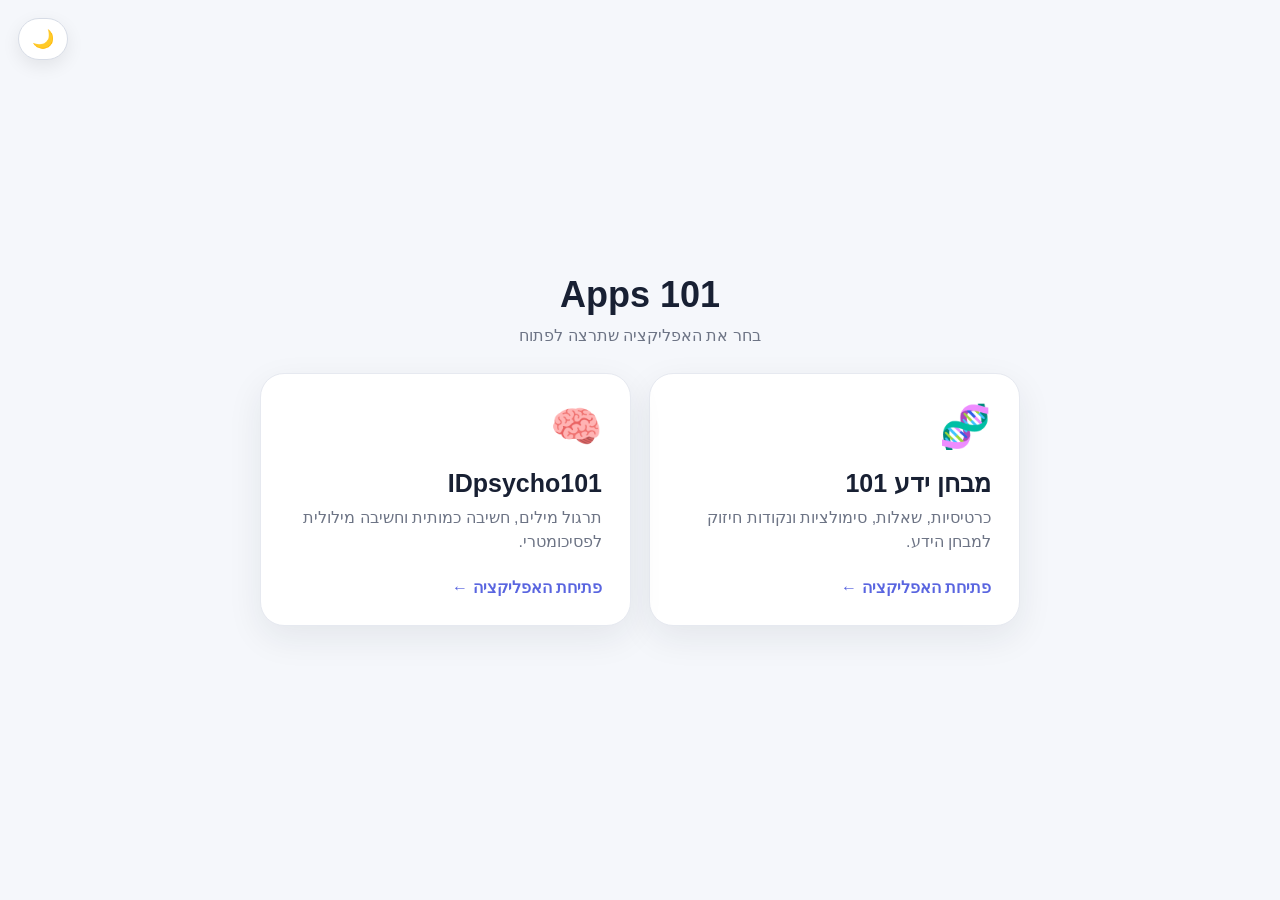
==== index.html @ 4aa00d26 "Publish purple IDpsycho101 theme" ====
<!doctype html>
<html lang="he" dir="rtl">
<head>
  <meta charset="utf-8">
  <meta name="viewport" content="width=device-width, initial-scale=1">
  <title>101 Apps</title>
  <style>
    *{box-sizing:border-box}
    body{margin:0;min-height:100vh;display:grid;place-items:center;font-family:Arial,"Segoe UI",sans-serif;background:#f5f7fb;color:#182033;padding:24px;transition:.25s}
body.dark{background:#111827;color:#f3f4f6}
    .wrap{width:min(760px,100%)}
    h1{text-align:center;font-size:36px;margin:0 0 10px}
    .sub{text-align:center;color:#6d7485;margin-bottom:28px}
body.dark .sub{color:#aeb6c6}
    .grid{display:grid;grid-template-columns:repeat(2,1fr);gap:18px}
    a{text-decoration:none;color:inherit}
    .card{background:white;border:1px solid #e6e9f0;border-radius:24px;padding:28px;box-shadow:0 12px 35px rgba(24,32,51,.08);transition:.2s;min-height:220px;display:flex;flex-direction:column;justify-content:space-between}
body.dark .card{background:#1f2937;border-color:#374151;box-shadow:0 12px 35px rgba(0,0,0,.3)}
    .card:hover{transform:translateY(-3px)}
    .icon{font-size:42px}
    h2{margin:18px 0 8px;font-size:25px}
    p{margin:0;color:#6d7485;line-height:1.5}
body.dark p{color:#c0c7d4}
    .open{margin-top:24px;font-weight:800;color:#5965e0}
body.dark .open{color:#9aa4ff}
.theme-toggle{position:fixed;top:18px;left:18px;border:1px solid #d7dce6;background:white;color:#182033;border-radius:999px;padding:9px 13px;font-size:18px;cursor:pointer;box-shadow:0 6px 18px rgba(0,0,0,.08)}
body.dark .theme-toggle{background:#1f2937;color:#f3f4f6;border-color:#4b5563}
    @media(max-width:620px){.grid{grid-template-columns:1fr} h1{font-size:30px}}
  </style>
</head>
<body>
  <button class="theme-toggle" id="theme-toggle" type="button" aria-label="מצב לילה" onclick="toggleLauncherTheme()">🌙</button>
  <main class="wrap">
    <h1>101 Apps</h1>
    <div class="sub">בחר את האפליקציה שתרצה לפתוח</div>
    <div class="grid">
      <a href="./idmed101/?v=20260908-6">
        <section class="card">
          <div>
            <div class="icon">🧬</div>
            <h2>מבחן ידע 101</h2>
            <p>כרטיסיות, שאלות, סימולציות ונקודות חיזוק למבחן הידע.</p>
          </div>
          <div class="open">פתיחת האפליקציה ←</div>
        </section>
      </a>
      <a href="./psycho101/?v=20260908-17">
        <section class="card">
          <div>
            <div class="icon">🧠</div>
            <h2>IDpsycho101</h2>
            <p>תרגול מילים, חשיבה כמותית וחשיבה מילולית לפסיכומטרי.</p>
          </div>
          <div class="open">פתיחת האפליקציה ←</div>
        </section>
      </a>
    </div>
  </main>
  <script>
    const launcherThemeKey='id101-launcher-theme';
    function applyLauncherTheme(theme){
      const dark=theme==='dark';
      document.body.classList.toggle('dark',dark);
      document.getElementById('theme-toggle').textContent=dark?'☀️':'🌙';
    }
    function toggleLauncherTheme(){
      const next=document.body.classList.contains('dark')?'light':'dark';
      localStorage.setItem(launcherThemeKey,next);
      applyLauncherTheme(next);
    }
    const savedLauncherTheme=localStorage.getItem(launcherThemeKey);
    applyLauncherTheme(savedLauncherTheme || (matchMedia('(prefers-color-scheme: dark)').matches?'dark':'light'));
  </script>
</body>
</html>
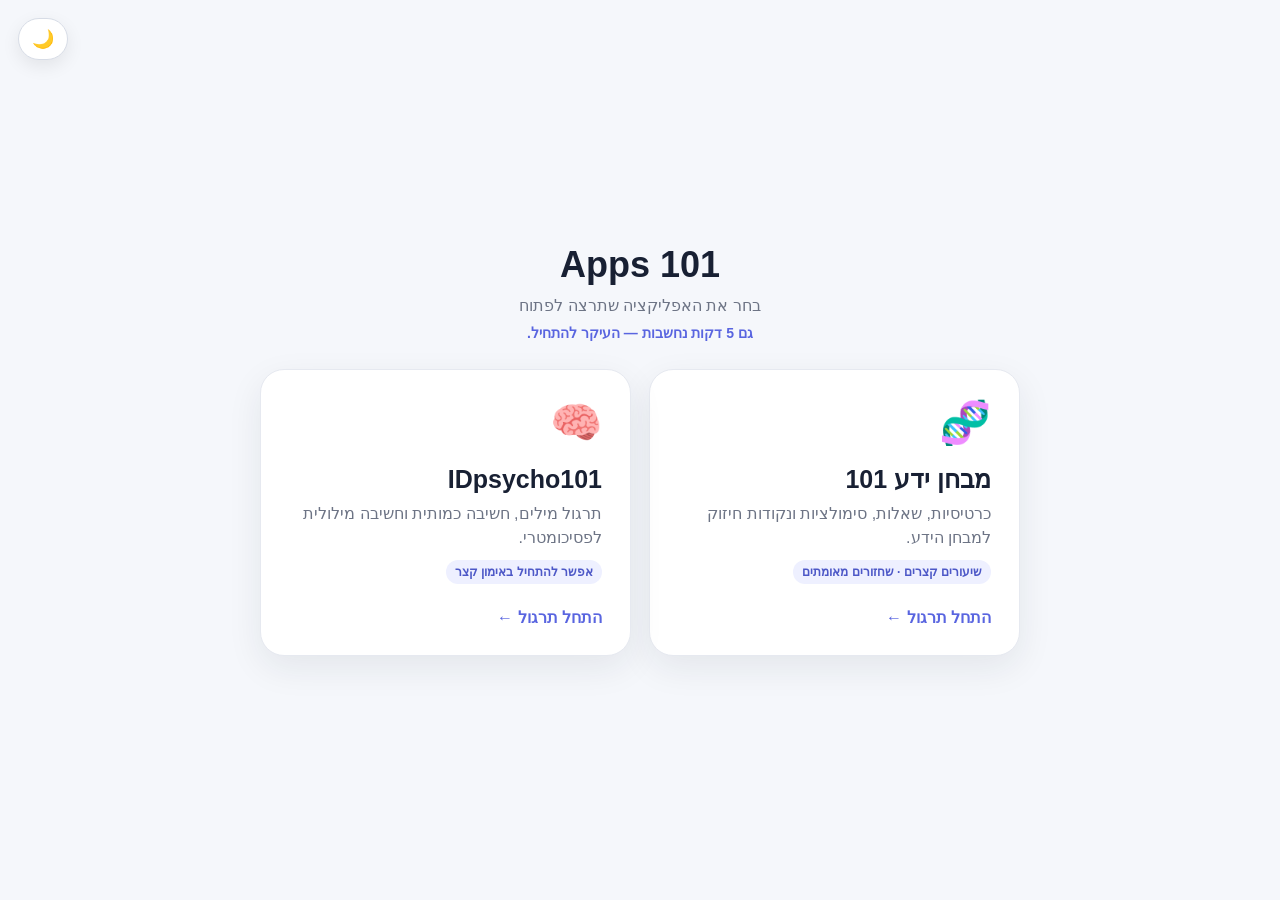
==== commit a1ed5f63: "Improve launcher UX and daily-practice framing" ====
--- a/index.html
+++ b/index.html
@@ -7,69 +7,47 @@
   <style>
     *{box-sizing:border-box}
     body{margin:0;min-height:100vh;display:grid;place-items:center;font-family:Arial,"Segoe UI",sans-serif;background:#f5f7fb;color:#182033;padding:24px;transition:.25s}
-body.dark{background:#111827;color:#f3f4f6}
+    body.dark{background:#111827;color:#f3f4f6}
     .wrap{width:min(760px,100%)}
     h1{text-align:center;font-size:36px;margin:0 0 10px}
-    .sub{text-align:center;color:#6d7485;margin-bottom:28px}
-body.dark .sub{color:#aeb6c6}
+    .sub{text-align:center;color:#6d7485;margin-bottom:10px}
+    .nudge{text-align:center;color:#5965e0;font-weight:800;margin-bottom:28px;font-size:14px}
+    body.dark .sub{color:#aeb6c6} body.dark .nudge{color:#aab2ff}
     .grid{display:grid;grid-template-columns:repeat(2,1fr);gap:18px}
-    a{text-decoration:none;color:inherit}
+    a{text-decoration:none;color:inherit;border-radius:24px}
+    a:focus-visible{outline:4px solid rgba(89,101,224,.35);outline-offset:4px}
     .card{background:white;border:1px solid #e6e9f0;border-radius:24px;padding:28px;box-shadow:0 12px 35px rgba(24,32,51,.08);transition:.2s;min-height:220px;display:flex;flex-direction:column;justify-content:space-between}
-body.dark .card{background:#1f2937;border-color:#374151;box-shadow:0 12px 35px rgba(0,0,0,.3)}
+    body.dark .card{background:#1f2937;border-color:#374151;box-shadow:0 12px 35px rgba(0,0,0,.3)}
     .card:hover{transform:translateY(-3px)}
-    .icon{font-size:42px}
-    h2{margin:18px 0 8px;font-size:25px}
-    p{margin:0;color:#6d7485;line-height:1.5}
-body.dark p{color:#c0c7d4}
-    .open{margin-top:24px;font-weight:800;color:#5965e0}
-body.dark .open{color:#9aa4ff}
-.theme-toggle{position:fixed;top:18px;left:18px;border:1px solid #d7dce6;background:white;color:#182033;border-radius:999px;padding:9px 13px;font-size:18px;cursor:pointer;box-shadow:0 6px 18px rgba(0,0,0,.08)}
-body.dark .theme-toggle{background:#1f2937;color:#f3f4f6;border-color:#4b5563}
-    @media(max-width:620px){.grid{grid-template-columns:1fr} h1{font-size:30px}}
+    .icon{font-size:42px} h2{margin:18px 0 8px;font-size:25px} p{margin:0;color:#6d7485;line-height:1.5} body.dark p{color:#c0c7d4}
+    .open{margin-top:24px;font-weight:800;color:#5965e0} body.dark .open{color:#9aa4ff}
+    .micro{display:inline-block;margin-top:10px;padding:5px 9px;border-radius:999px;background:#eef0ff;color:#4d58c7;font-size:12px;font-weight:800} body.dark .micro{background:#30365f;color:#d7dbff}
+    .theme-toggle{position:fixed;top:18px;left:18px;border:1px solid #d7dce6;background:white;color:#182033;border-radius:999px;padding:9px 13px;font-size:18px;cursor:pointer;box-shadow:0 6px 18px rgba(0,0,0,.08)}
+    body.dark .theme-toggle{background:#1f2937;color:#f3f4f6;border-color:#4b5563}
+    @media(max-width:620px){.grid{grid-template-columns:1fr} h1{font-size:30px}.card{min-height:190px}}
+    @media(prefers-reduced-motion:reduce){*{transition:none!important}.card:hover{transform:none}}
   </style>
 </head>
 <body>
-  <button class="theme-toggle" id="theme-toggle" type="button" aria-label="מצב לילה" onclick="toggleLauncherTheme()">🌙</button>
+  <button class="theme-toggle" id="theme-toggle" type="button" aria-label="החלפת מצב תצוגה" onclick="toggleLauncherTheme()">🌙</button>
   <main class="wrap">
     <h1>101 Apps</h1>
     <div class="sub">בחר את האפליקציה שתרצה לפתוח</div>
+    <div class="nudge">גם 5 דקות נחשבות — העיקר להתחיל.</div>
     <div class="grid">
-      <a href="./idmed101/?v=20260908-6">
-        <section class="card">
-          <div>
-            <div class="icon">🧬</div>
-            <h2>מבחן ידע 101</h2>
-            <p>כרטיסיות, שאלות, סימולציות ונקודות חיזוק למבחן הידע.</p>
-          </div>
-          <div class="open">פתיחת האפליקציה ←</div>
-        </section>
+      <a href="./idmed101/?v=20260916-1" aria-label="פתיחת מבחן ידע 101">
+        <section class="card"><div><div class="icon">🧬</div><h2>מבחן ידע 101</h2><p>כרטיסיות, שאלות, סימולציות ונקודות חיזוק למבחן הידע.</p><span class="micro">שיעורים קצרים · שחזורים מאומתים</span></div><div class="open">התחל תרגול ←</div></section>
       </a>
-      <a href="./psycho101/?v=20260908-17">
-        <section class="card">
-          <div>
-            <div class="icon">🧠</div>
-            <h2>IDpsycho101</h2>
-            <p>תרגול מילים, חשיבה כמותית וחשיבה מילולית לפסיכומטרי.</p>
-          </div>
-          <div class="open">פתיחת האפליקציה ←</div>
-        </section>
+      <a href="./psycho101/?v=20260916-1" aria-label="פתיחת פסיכו 101">
+        <section class="card"><div><div class="icon">🧠</div><h2>IDpsycho101</h2><p>תרגול מילים, חשיבה כמותית וחשיבה מילולית לפסיכומטרי.</p><span class="micro">אפשר להתחיל באימון קצר</span></div><div class="open">התחל תרגול ←</div></section>
       </a>
     </div>
   </main>
   <script>
     const launcherThemeKey='id101-launcher-theme';
-    function applyLauncherTheme(theme){
-      const dark=theme==='dark';
-      document.body.classList.toggle('dark',dark);
-      document.getElementById('theme-toggle').textContent=dark?'☀️':'🌙';
-    }
-    function toggleLauncherTheme(){
-      const next=document.body.classList.contains('dark')?'light':'dark';
-      localStorage.setItem(launcherThemeKey,next);
-      applyLauncherTheme(next);
-    }
-    const savedLauncherTheme=localStorage.getItem(launcherThemeKey);
-    applyLauncherTheme(savedLauncherTheme || (matchMedia('(prefers-color-scheme: dark)').matches?'dark':'light'));
+    function applyLauncherTheme(theme){const dark=theme==='dark';document.body.classList.toggle('dark',dark);document.getElementById('theme-toggle').textContent=dark?'☀️':'🌙'}
+    function toggleLauncherTheme(){const next=document.body.classList.contains('dark')?'light':'dark';localStorage.setItem(launcherThemeKey,next);applyLauncherTheme(next)}
+    const savedLauncherTheme=localStorage.getItem(launcherThemeKey);applyLauncherTheme(savedLauncherTheme || (matchMedia('(prefers-color-scheme: dark)').matches?'dark':'light'));
   </script>
 </body>
 </html>
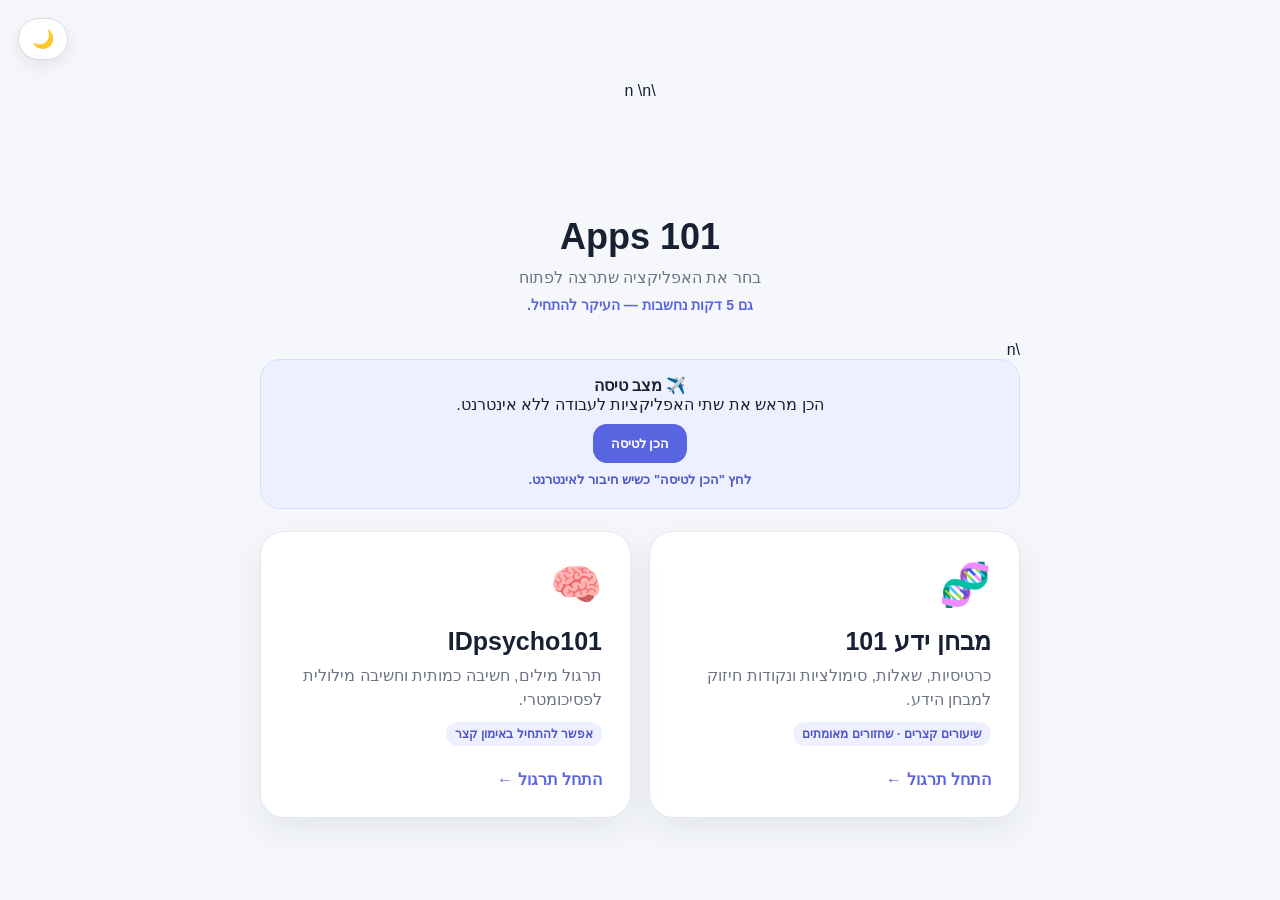
==== commit 891d4d40: "Make launcher the unified offline flight hub" ====
--- a/index.html
+++ b/index.html
@@ -2,7 +2,7 @@
 <html lang="he" dir="rtl">
 <head>
   <meta charset="utf-8">
-  <meta name="viewport" content="width=device-width, initial-scale=1">
+  <meta name="viewport" content="width=device-width, initial-scale=1, viewport-fit=cover">\n  <meta name="apple-mobile-web-app-capable" content="yes">\n  <meta name="apple-mobile-web-app-status-bar-style" content="default">
   <title>101 Apps</title>
   <style>
     *{box-sizing:border-box}
@@ -23,6 +23,11 @@
     .open{margin-top:24px;font-weight:800;color:#5965e0} body.dark .open{color:#9aa4ff}
     .micro{display:inline-block;margin-top:10px;padding:5px 9px;border-radius:999px;background:#eef0ff;color:#4d58c7;font-size:12px;font-weight:800} body.dark .micro{background:#30365f;color:#d7dbff}
     .theme-toggle{position:fixed;top:18px;left:18px;border:1px solid #d7dce6;background:white;color:#182033;border-radius:999px;padding:9px 13px;font-size:18px;cursor:pointer;box-shadow:0 6px 18px rgba(0,0,0,.08)}
+    .flight-box{margin:0 0 22px;background:#eef0ff;border:1px solid #d9ddff;border-radius:20px;padding:16px;text-align:center}
+    body.dark .flight-box{background:#252b4a;border-color:#3f4775}
+    .flight-btn{border:0;border-radius:14px;background:#5965e0;color:white;font-weight:900;padding:12px 18px;cursor:pointer;margin-top:10px}
+    .flight-status{font-size:13px;margin-top:9px;color:#4d58c7;font-weight:800;min-height:20px}
+    body.dark .flight-status{color:#cfd3ff}
     body.dark .theme-toggle{background:#1f2937;color:#f3f4f6;border-color:#4b5563}
     @media(max-width:620px){.grid{grid-template-columns:1fr} h1{font-size:30px}.card{min-height:190px}}
     @media(prefers-reduced-motion:reduce){*{transition:none!important}.card:hover{transform:none}}
@@ -33,12 +38,12 @@
   <main class="wrap">
     <h1>101 Apps</h1>
     <div class="sub">בחר את האפליקציה שתרצה לפתוח</div>
-    <div class="nudge">גם 5 דקות נחשבות — העיקר להתחיל.</div>
+    <div class="nudge">גם 5 דקות נחשבות — העיקר להתחיל.</div>\n    <div class="flight-box"><strong>✈️ מצב טיסה</strong><div>הכן מראש את שתי האפליקציות לעבודה ללא אינטרנט.</div><button class="flight-btn" id="flight-btn" onclick="prepareOffline()">הכן לטיסה</button><div class="flight-status" id="flight-status">בודק מוכנות...</div></div>
     <div class="grid">
-      <a href="./idmed101/?v=20260916-1" aria-label="פתיחת מבחן ידע 101">
+      <a href="./idmed101/?v=20260923-2" aria-label="פתיחת מבחן ידע 101">
         <section class="card"><div><div class="icon">🧬</div><h2>מבחן ידע 101</h2><p>כרטיסיות, שאלות, סימולציות ונקודות חיזוק למבחן הידע.</p><span class="micro">שיעורים קצרים · שחזורים מאומתים</span></div><div class="open">התחל תרגול ←</div></section>
       </a>
-      <a href="./psycho101/?v=20260916-1" aria-label="פתיחת פסיכו 101">
+      <a href="./psycho101/?v=20260923-30" aria-label="פתיחת פסיכו 101">
         <section class="card"><div><div class="icon">🧠</div><h2>IDpsycho101</h2><p>תרגול מילים, חשיבה כמותית וחשיבה מילולית לפסיכומטרי.</p><span class="micro">אפשר להתחיל באימון קצר</span></div><div class="open">התחל תרגול ←</div></section>
       </a>
     </div>
@@ -48,6 +53,38 @@
     function applyLauncherTheme(theme){const dark=theme==='dark';document.body.classList.toggle('dark',dark);document.getElementById('theme-toggle').textContent=dark?'☀️':'🌙'}
     function toggleLauncherTheme(){const next=document.body.classList.contains('dark')?'light':'dark';localStorage.setItem(launcherThemeKey,next);applyLauncherTheme(next)}
     const savedLauncherTheme=localStorage.getItem(launcherThemeKey);applyLauncherTheme(savedLauncherTheme || (matchMedia('(prefers-color-scheme: dark)').matches?'dark':'light'));
+    async function installRootWorker(){
+      if(!('serviceWorker' in navigator))throw new Error('Service Worker לא נתמך');
+      const regs=await navigator.serviceWorker.getRegistrations();
+      for(const reg of regs){
+        if(reg.scope.includes('/psycho101/')||reg.scope.includes('/idmed101/')){try{await reg.unregister()}catch(e){}}
+      }
+      const reg=await navigator.serviceWorker.register('./sw.js?v=20260923-2',{scope:'./',updateViaCache:'none'});
+      await reg.update();
+      return navigator.serviceWorker.ready;
+    }
+    async function prepareOffline(){
+      const status=document.getElementById('flight-status'),btn=document.getElementById('flight-btn');
+      btn.disabled=true;status.textContent='מוריד את שתי האפליקציות וכל מאגרי התרגול...';
+      try{
+        const reg=await installRootWorker();
+        const worker=reg.active||reg.waiting||reg.installing;
+        if(!worker)throw new Error('ה־Service Worker עדיין לא פעיל');
+        const result=await new Promise((resolve,reject)=>{
+          const channel=new MessageChannel();
+          const timer=setTimeout(()=>reject(new Error('timeout')),30000);
+          channel.port1.onmessage=e=>{clearTimeout(timer);resolve(e.data)};
+          worker.postMessage({type:'PREPARE_OFFLINE'},[channel.port2]);
+        });
+        if(result.failed?.length)status.textContent=`הורדו ${result.ok}/${result.total} קבצים. לחץ שוב עם אינטרנט יציב.`;
+        else status.textContent=`✅ מוכן לטיסה — ${result.ok}/${result.total} קבצים נשמרו במכשיר`;
+      }catch(e){status.textContent='לא הצלחנו להשלים הורדה. ודא שיש אינטרנט ולחץ שוב.'}
+      finally{btn.disabled=false}
+    }
+    window.addEventListener('load',async()=>{
+      const status=document.getElementById('flight-status');
+      try{await installRootWorker();status.textContent=navigator.onLine?'לחץ "הכן לטיסה" כדי לוודא שכל הקבצים שמורים.':'✅ העמוד הראשי עובד כרגע במצב לא מקוון';}catch(e){status.textContent='לחץ "הכן לטיסה" כשיש חיבור לאינטרנט.'}
+    });
   </script>
 </body>
 </html>
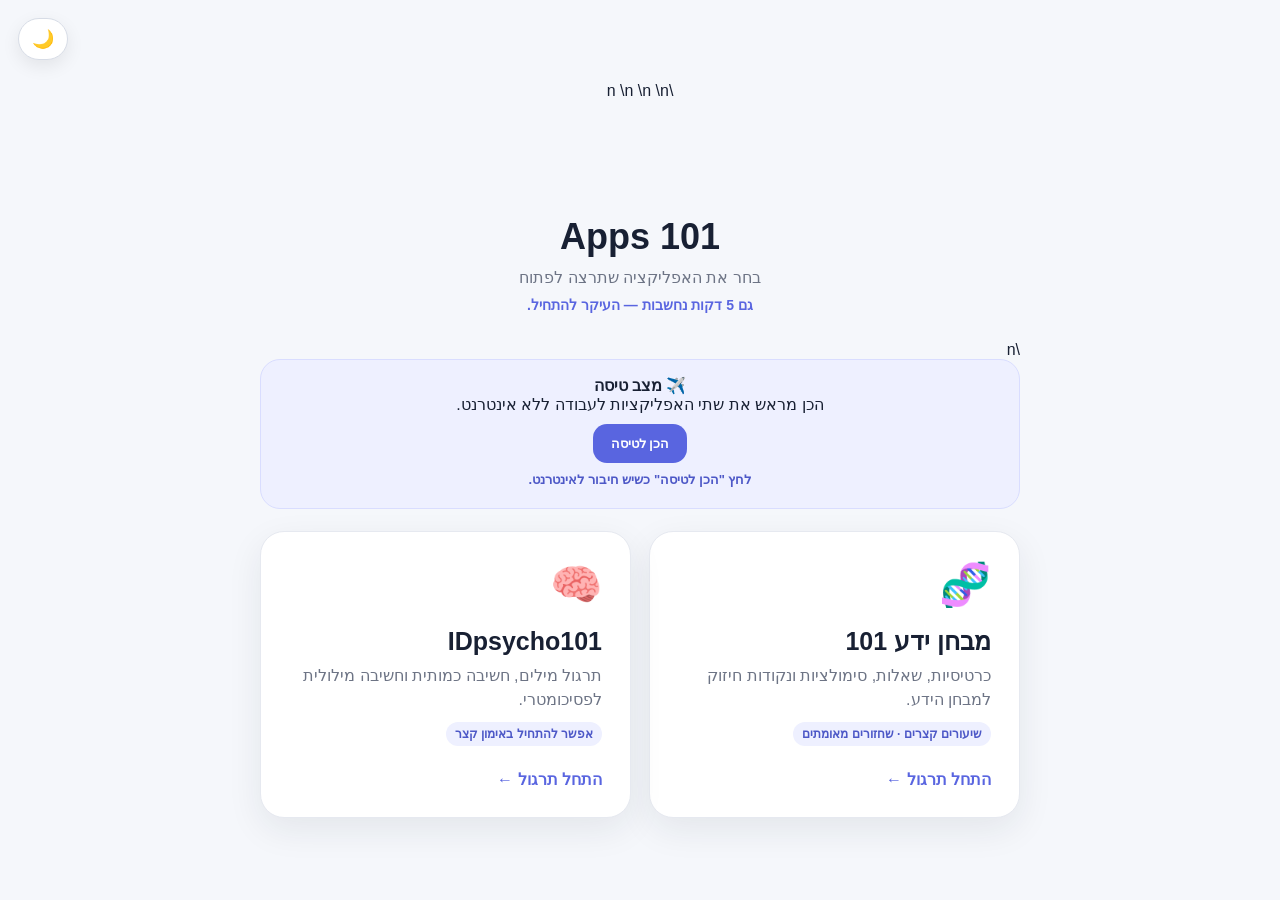
==== commit 59bdc828: "Add installable unified offline launcher" ====
--- a/index.html
+++ b/index.html
@@ -3,7 +3,7 @@
 <head>
   <meta charset="utf-8">
   <meta name="viewport" content="width=device-width, initial-scale=1, viewport-fit=cover">\n  <meta name="apple-mobile-web-app-capable" content="yes">\n  <meta name="apple-mobile-web-app-status-bar-style" content="default">
-  <title>101 Apps</title>
+  <title>101 Apps</title>\n  <link rel="manifest" href="./manifest.webmanifest?v=20260923-3">\n  <meta name="theme-color" content="#5965e0">
   <style>
     *{box-sizing:border-box}
     body{margin:0;min-height:100vh;display:grid;place-items:center;font-family:Arial,"Segoe UI",sans-serif;background:#f5f7fb;color:#182033;padding:24px;transition:.25s}
@@ -59,7 +59,7 @@
       for(const reg of regs){
         if(reg.scope.includes('/psycho101/')||reg.scope.includes('/idmed101/')){try{await reg.unregister()}catch(e){}}
       }
-      const reg=await navigator.serviceWorker.register('./sw.js?v=20260923-2',{scope:'./',updateViaCache:'none'});
+      const reg=await navigator.serviceWorker.register('./sw.js?v=20260923-3',{scope:'./',updateViaCache:'none'});
       await reg.update();
       return navigator.serviceWorker.ready;
     }
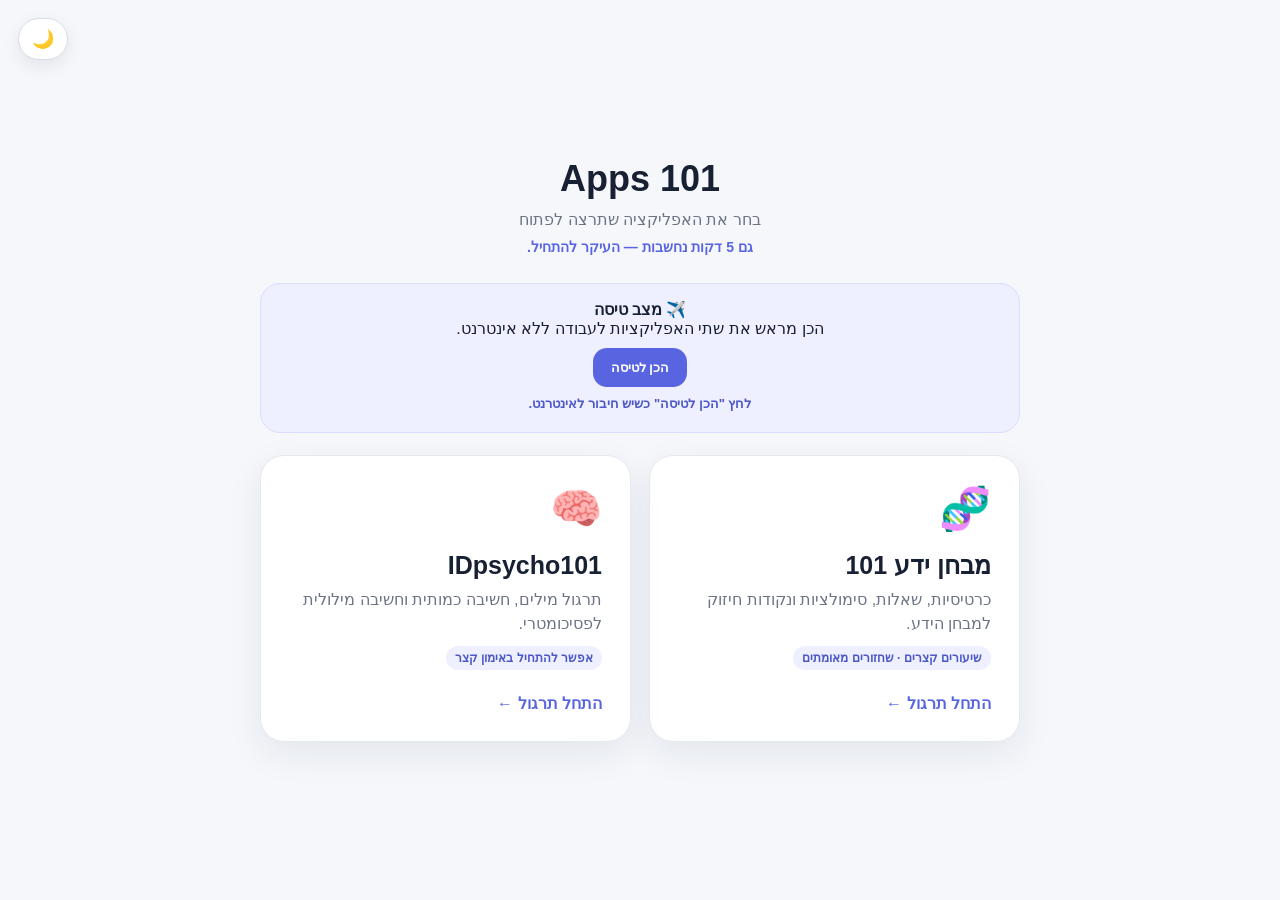
==== commit be9d81e0: "Clean launcher markup and force fresh offline hub" ====
--- a/index.html
+++ b/index.html
@@ -2,8 +2,12 @@
 <html lang="he" dir="rtl">
 <head>
   <meta charset="utf-8">
-  <meta name="viewport" content="width=device-width, initial-scale=1, viewport-fit=cover">\n  <meta name="apple-mobile-web-app-capable" content="yes">\n  <meta name="apple-mobile-web-app-status-bar-style" content="default">
-  <title>101 Apps</title>\n  <link rel="manifest" href="./manifest.webmanifest?v=20260923-3">\n  <meta name="theme-color" content="#5965e0">
+  <meta name="viewport" content="width=device-width, initial-scale=1, viewport-fit=cover">
+  <meta name="apple-mobile-web-app-capable" content="yes">
+  <meta name="apple-mobile-web-app-status-bar-style" content="default">
+  <title>101 Apps</title>
+  <link rel="manifest" href="./manifest.webmanifest?v=20260923-4">
+  <meta name="theme-color" content="#5965e0">
   <style>
     *{box-sizing:border-box}
     body{margin:0;min-height:100vh;display:grid;place-items:center;font-family:Arial,"Segoe UI",sans-serif;background:#f5f7fb;color:#182033;padding:24px;transition:.25s}
@@ -38,12 +42,13 @@
   <main class="wrap">
     <h1>101 Apps</h1>
     <div class="sub">בחר את האפליקציה שתרצה לפתוח</div>
-    <div class="nudge">גם 5 דקות נחשבות — העיקר להתחיל.</div>\n    <div class="flight-box"><strong>✈️ מצב טיסה</strong><div>הכן מראש את שתי האפליקציות לעבודה ללא אינטרנט.</div><button class="flight-btn" id="flight-btn" onclick="prepareOffline()">הכן לטיסה</button><div class="flight-status" id="flight-status">בודק מוכנות...</div></div>
+    <div class="nudge">גם 5 דקות נחשבות — העיקר להתחיל.</div>
+    <div class="flight-box"><strong>✈️ מצב טיסה</strong><div>הכן מראש את שתי האפליקציות לעבודה ללא אינטרנט.</div><button class="flight-btn" id="flight-btn" onclick="prepareOffline()">הכן לטיסה</button><div class="flight-status" id="flight-status">בודק מוכנות...</div></div>
     <div class="grid">
-      <a href="./idmed101/?v=20260923-2" aria-label="פתיחת מבחן ידע 101">
+      <a href="./idmed101/?v=20260923-3" aria-label="פתיחת מבחן ידע 101">
         <section class="card"><div><div class="icon">🧬</div><h2>מבחן ידע 101</h2><p>כרטיסיות, שאלות, סימולציות ונקודות חיזוק למבחן הידע.</p><span class="micro">שיעורים קצרים · שחזורים מאומתים</span></div><div class="open">התחל תרגול ←</div></section>
       </a>
-      <a href="./psycho101/?v=20260923-30" aria-label="פתיחת פסיכו 101">
+      <a href="./psycho101/?v=20260923-40" aria-label="פתיחת פסיכו 101">
         <section class="card"><div><div class="icon">🧠</div><h2>IDpsycho101</h2><p>תרגול מילים, חשיבה כמותית וחשיבה מילולית לפסיכומטרי.</p><span class="micro">אפשר להתחיל באימון קצר</span></div><div class="open">התחל תרגול ←</div></section>
       </a>
     </div>
@@ -59,7 +64,7 @@
       for(const reg of regs){
         if(reg.scope.includes('/psycho101/')||reg.scope.includes('/idmed101/')){try{await reg.unregister()}catch(e){}}
       }
-      const reg=await navigator.serviceWorker.register('./sw.js?v=20260923-3',{scope:'./',updateViaCache:'none'});
+      const reg=await navigator.serviceWorker.register('./sw.js?v=20260923-4',{scope:'./',updateViaCache:'none'});
       await reg.update();
       return navigator.serviceWorker.ready;
     }
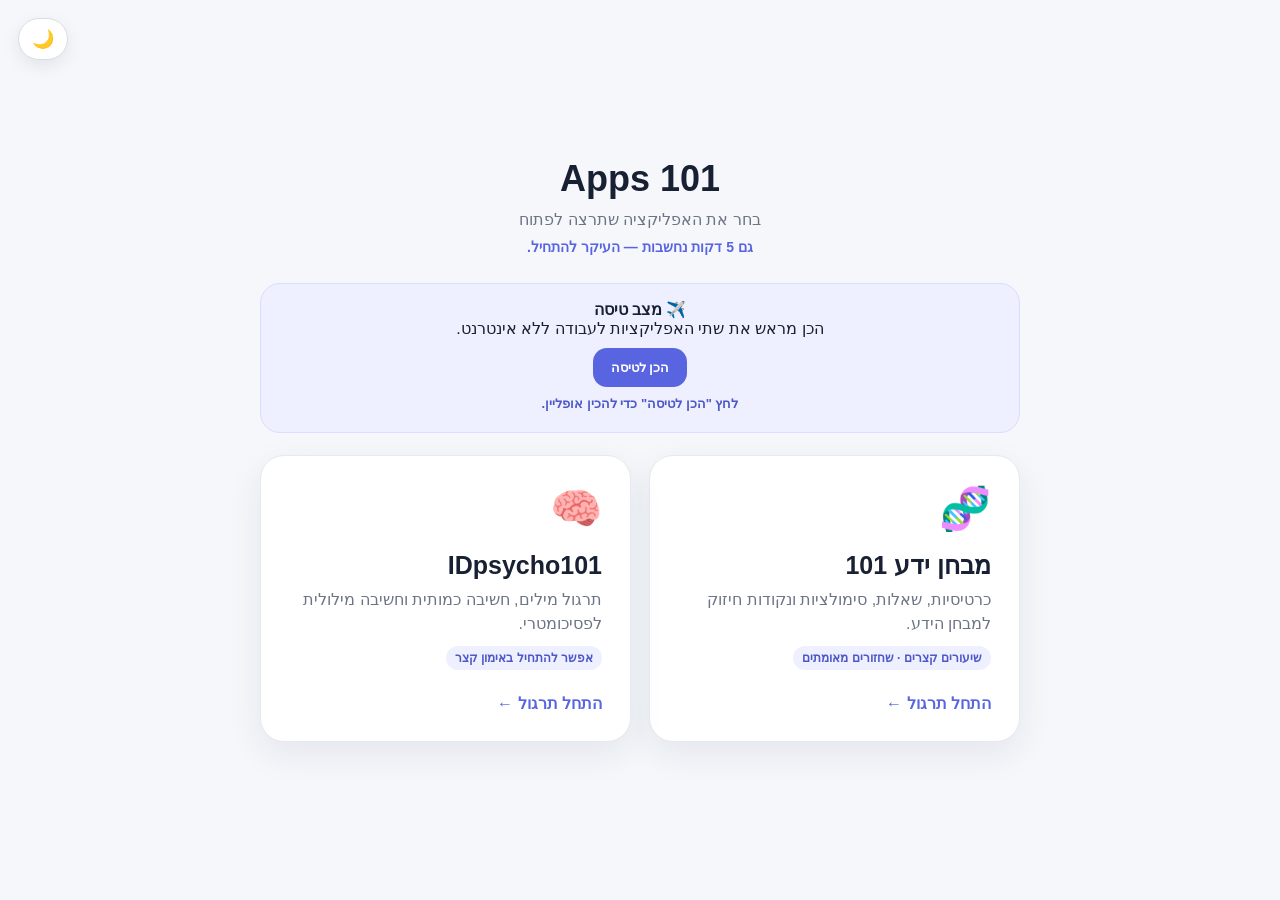
==== commit 41495bdb: "Verify offline readiness from launcher" ====
--- a/index.html
+++ b/index.html
@@ -6,7 +6,7 @@
   <meta name="apple-mobile-web-app-capable" content="yes">
   <meta name="apple-mobile-web-app-status-bar-style" content="default">
   <title>101 Apps</title>
-  <link rel="manifest" href="./manifest.webmanifest?v=20260923-4">
+  <link rel="manifest" href="./manifest.webmanifest?v=20260930-5">
   <meta name="theme-color" content="#5965e0">
   <style>
     *{box-sizing:border-box}
@@ -45,10 +45,10 @@
     <div class="nudge">גם 5 דקות נחשבות — העיקר להתחיל.</div>
     <div class="flight-box"><strong>✈️ מצב טיסה</strong><div>הכן מראש את שתי האפליקציות לעבודה ללא אינטרנט.</div><button class="flight-btn" id="flight-btn" onclick="prepareOffline()">הכן לטיסה</button><div class="flight-status" id="flight-status">בודק מוכנות...</div></div>
     <div class="grid">
-      <a href="./idmed101/?v=20260923-3" aria-label="פתיחת מבחן ידע 101">
+      <a href="./idmed101/?v=20260930-5" aria-label="פתיחת מבחן ידע 101">
         <section class="card"><div><div class="icon">🧬</div><h2>מבחן ידע 101</h2><p>כרטיסיות, שאלות, סימולציות ונקודות חיזוק למבחן הידע.</p><span class="micro">שיעורים קצרים · שחזורים מאומתים</span></div><div class="open">התחל תרגול ←</div></section>
       </a>
-      <a href="./psycho101/?v=20260923-40" aria-label="פתיחת פסיכו 101">
+      <a href="./psycho101/?v=20260930-32" aria-label="פתיחת פסיכו 101">
         <section class="card"><div><div class="icon">🧠</div><h2>IDpsycho101</h2><p>תרגול מילים, חשיבה כמותית וחשיבה מילולית לפסיכומטרי.</p><span class="micro">אפשר להתחיל באימון קצר</span></div><div class="open">התחל תרגול ←</div></section>
       </a>
     </div>
@@ -64,32 +64,52 @@
       for(const reg of regs){
         if(reg.scope.includes('/psycho101/')||reg.scope.includes('/idmed101/')){try{await reg.unregister()}catch(e){}}
       }
-      const reg=await navigator.serviceWorker.register('./sw.js?v=20260923-4',{scope:'./',updateViaCache:'none'});
+      const reg=await navigator.serviceWorker.register('./sw.js?v=20260930-5',{scope:'./',updateViaCache:'none'});
       await reg.update();
       return navigator.serviceWorker.ready;
     }
+    async function askWorker(worker,type,timeoutMs=120000){
+      return new Promise((resolve,reject)=>{
+        const channel=new MessageChannel();
+        const timer=setTimeout(()=>reject(new Error('timeout')),timeoutMs);
+        channel.port1.onmessage=e=>{clearTimeout(timer);resolve(e.data)};
+        worker.postMessage({type},[channel.port2]);
+      });
+    }
+    async function getReadyWorker(){
+      const reg=await installRootWorker();
+      const worker=reg.active||reg.waiting||reg.installing;
+      if(!worker)throw new Error('Service Worker לא פעיל');
+      return worker;
+    }
+    async function verifyOffline(){
+      const status=document.getElementById('flight-status');
+      try{
+        const worker=await getReadyWorker();
+        const result=await askWorker(worker,'VERIFY_OFFLINE',15000);
+        if(result.ready)status.textContent=`✅ מוכן לטיסה — ${result.ok}/${result.total} קבצים מאומתים במכשיר`;
+        else status.textContent=`נשמרו ${result.ok}/${result.total} קבצים — לחץ "הכן לטיסה" להשלמה`;
+        return result;
+      }catch(e){
+        status.textContent=navigator.onLine?'לחץ "הכן לטיסה" כדי להכין אופליין.':'האופליין עדיין לא אומת במכשיר הזה.';
+        return null;
+      }
+    }
     async function prepareOffline(){
       const status=document.getElementById('flight-status'),btn=document.getElementById('flight-btn');
-      btn.disabled=true;status.textContent='מוריד את שתי האפליקציות וכל מאגרי התרגול...';
+      btn.disabled=true;status.textContent='מוריד ומאמת את שתי האפליקציות וכל מאגרי התרגול...';
       try{
-        const reg=await installRootWorker();
-        const worker=reg.active||reg.waiting||reg.installing;
-        if(!worker)throw new Error('ה־Service Worker עדיין לא פעיל');
-        const result=await new Promise((resolve,reject)=>{
-          const channel=new MessageChannel();
-          const timer=setTimeout(()=>reject(new Error('timeout')),30000);
-          channel.port1.onmessage=e=>{clearTimeout(timer);resolve(e.data)};
-          worker.postMessage({type:'PREPARE_OFFLINE'},[channel.port2]);
-        });
-        if(result.failed?.length)status.textContent=`הורדו ${result.ok}/${result.total} קבצים. לחץ שוב עם אינטרנט יציב.`;
-        else status.textContent=`✅ מוכן לטיסה — ${result.ok}/${result.total} קבצים נשמרו במכשיר`;
-      }catch(e){status.textContent='לא הצלחנו להשלים הורדה. ודא שיש אינטרנט ולחץ שוב.'}
-      finally{btn.disabled=false}
+        const worker=await getReadyWorker();
+        const result=await askWorker(worker,'PREPARE_OFFLINE',120000);
+        if(result.ready)status.textContent=`✅ מוכן לטיסה — ${result.ok}/${result.total} קבצים מאומתים במכשיר`;
+        else status.textContent=`נשמרו ${result.ok}/${result.total} קבצים. חסרים ${result.failed?.length||0}; לחץ שוב עם אינטרנט יציב.`;
+      }catch(e){
+        status.textContent='לא הצלחנו להשלים את ההורדה. ודא שיש אינטרנט ולחץ שוב.';
+      }finally{
+        btn.disabled=false;
+      }
     }
-    window.addEventListener('load',async()=>{
-      const status=document.getElementById('flight-status');
-      try{await installRootWorker();status.textContent=navigator.onLine?'לחץ "הכן לטיסה" כדי לוודא שכל הקבצים שמורים.':'✅ העמוד הראשי עובד כרגע במצב לא מקוון';}catch(e){status.textContent='לחץ "הכן לטיסה" כשיש חיבור לאינטרנט.'}
-    });
+    window.addEventListener('load',()=>verifyOffline());
   </script>
 </body>
 </html>
